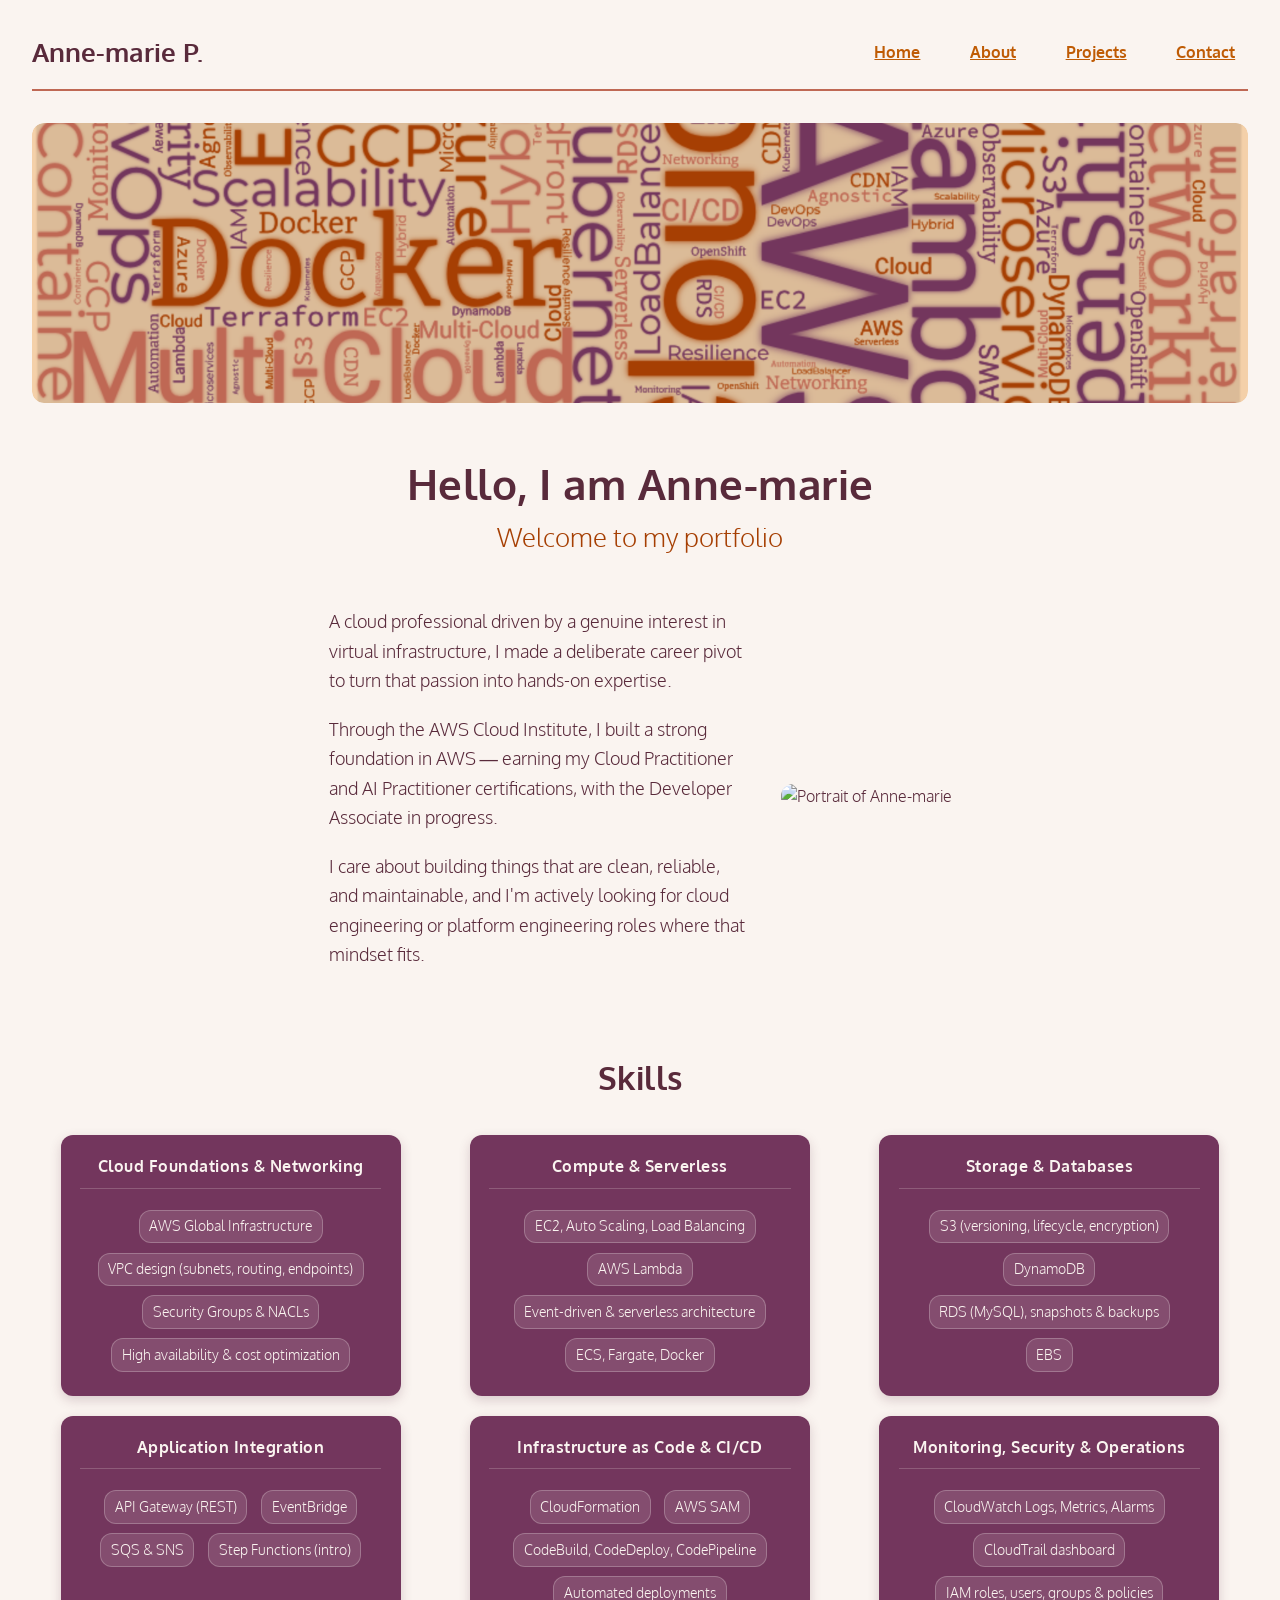
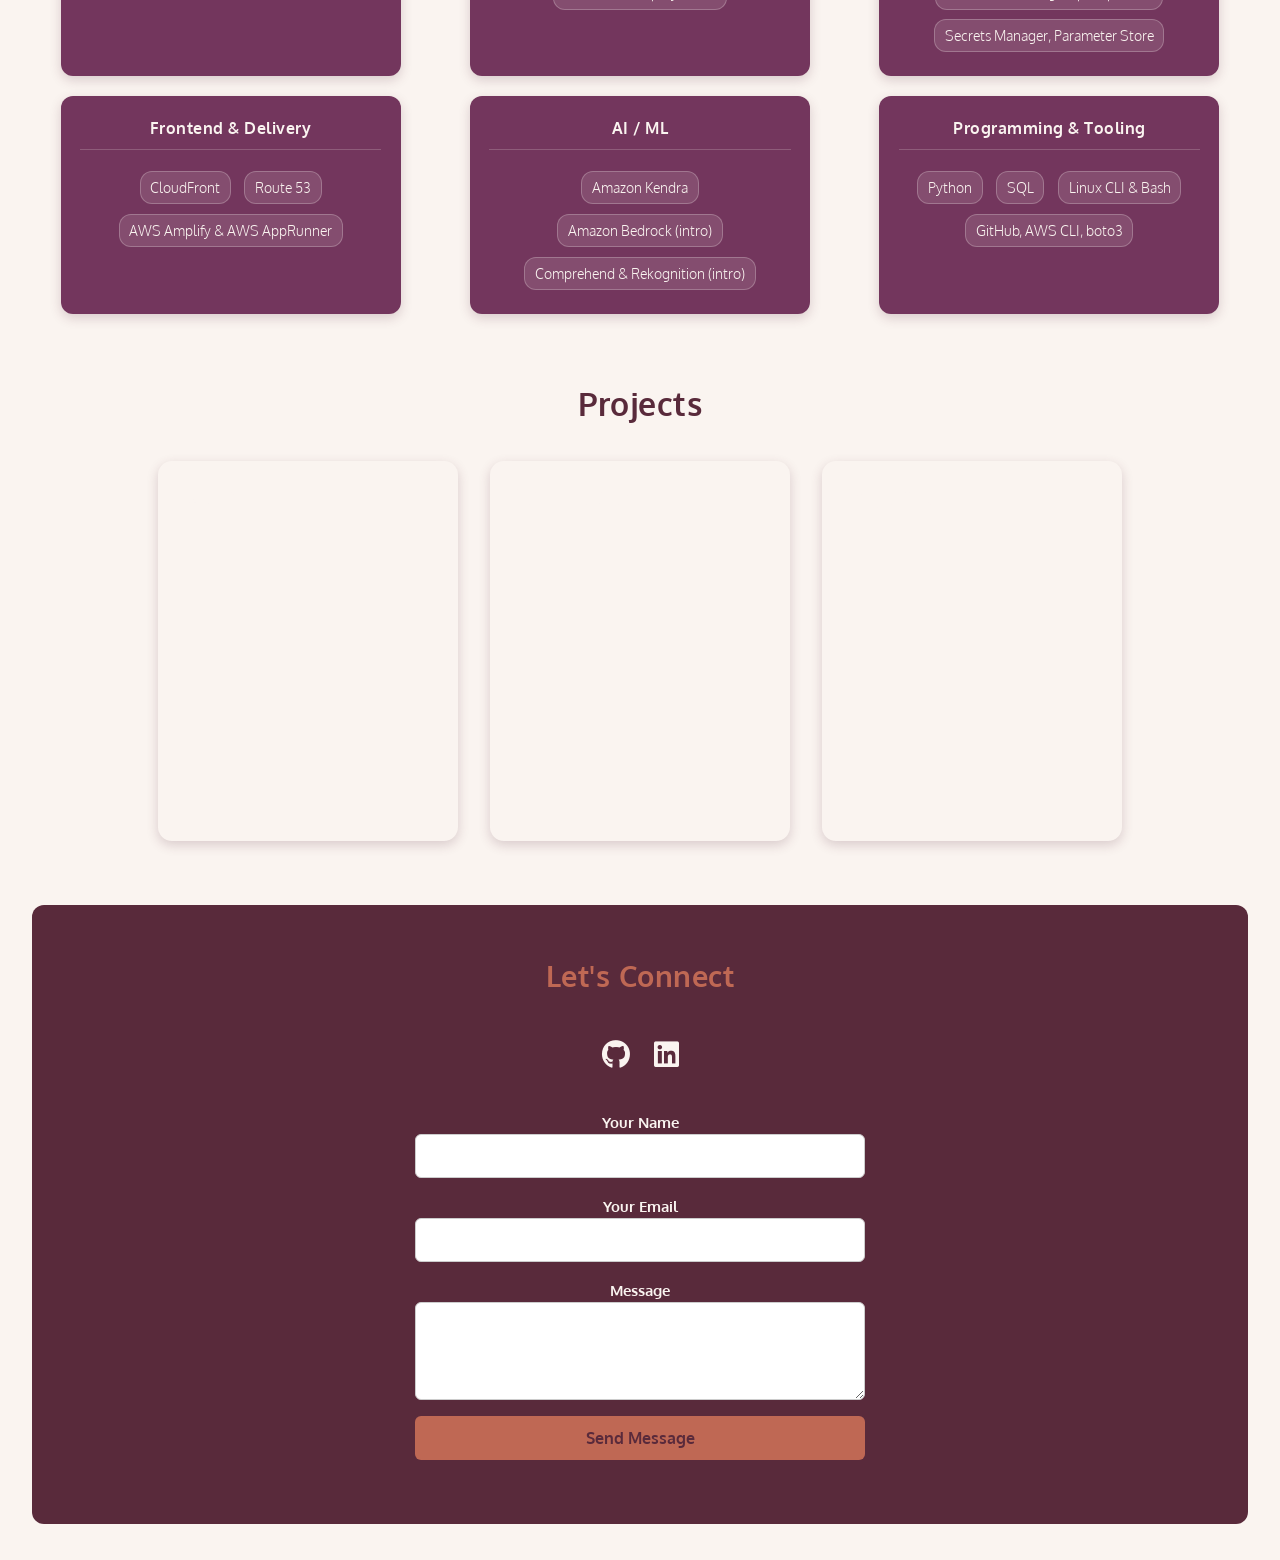
==== index.html @ 4c3db487 "update index.html and pic size" ====
<!DOCTYPE html>
<html lang="en">
<head>
    <meta charset="UTF-8">
    <meta name="viewport" content="width=device-width, initial-scale=1.0">
    <title>Anne-marie Portfolio</title>

    <!-- Google Fonts -->
    <link href="https://fonts.googleapis.com/css2?family=Oxygen:wght@300;400;700&display=swap" rel="stylesheet">

    <!-- Font Awesome Icons -->
    <link rel="stylesheet" href="https://cdnjs.cloudflare.com/ajax/libs/font-awesome/6.5.0/css/all.min.css">

    <!-- Stylesheet -->
    <link rel="stylesheet" href="assets/css/style.css">
</head>

<body>

    <!-- Navigation -->
    <header>
        <nav class="main-nav">
            <div class="nav-left">Anne-marie P.</div>

            <div class="nav-links">
                <a href="#home">Home</a>
                <a href="#about">About</a>
                <a href="#projects">Projects</a>
                <a href="#contact">Contact</a>
            </div>
        </nav>
        <div class="nav-separator"></div>
    </header>

    <!-- AWS Word Cloud Banner -->
    <section class="aws-banner">
        <div class="banner-img-wrap">
            <img src="assets/pics/wordcloud_banner.jpg" alt="Cloud computing word cloud" class="banner-img">
        </div>
    </section>

    <!-- Portfolio Title -->
    <section id="home" class="portfolio-title">
        <h1>Hello, I am Anne-marie</h1>
        <p class="subtitle">Welcome to my portfolio</p>
    </section>

    <!-- Bio + Portrait -->
    <section id="about" class="bio-section fade-in">
        <div class="bio-card">
            <p class="dropcap">
               A cloud professional driven by a genuine interest in virtual infrastructure, I made a deliberate career pivot to turn that passion into hands-on expertise.
            </p>

            <p>
                Through the AWS Cloud Institute, I built a strong foundation in AWS — earning my Cloud Practitioner and AI Practitioner certifications, with the Developer Associate in progress.
            </p>

            <p>
                I care about building things that are clean, reliable, and maintainable, and I'm actively looking for cloud engineering or platform engineering roles where that mindset fits.
            </p>
        </div>

        <div class="bio-photo">
            <img src="assets/pics/visage_portfolio.jpg" alt="Portrait of Anne-marie">
        </div>
    </section>

    <!-- Skills Section -->
    <section class="skills-section">
        <h2>Skills</h2>

        <div class="skills-grid">

            <div class="skill-block">
                <h3>Cloud Foundations &amp; Networking</h3>
                <ul>
                    <li>AWS Global Infrastructure</li>
                    <li>VPC design (subnets, routing, endpoints)</li>
                    <li>Security Groups &amp; NACLs</li>
                    <li>High availability &amp; cost optimization</li>
                </ul>
            </div>

            <div class="skill-block">
                <h3>Compute &amp; Serverless</h3>
                <ul>
                    <li>EC2, Auto Scaling, Load Balancing</li>
                    <li>AWS Lambda</li>
                    <li>Event-driven &amp; serverless architecture</li>
                    <li>ECS, Fargate, Docker</li>
                </ul>
            </div>

            <div class="skill-block">
                <h3>Storage &amp; Databases</h3>
                <ul>
                    <li>S3 (versioning, lifecycle, encryption)</li>
                    <li>DynamoDB</li>
                    <li>RDS (MySQL), snapshots &amp; backups</li>
                    <li>EBS</li>
                </ul>
            </div>

            <div class="skill-block">
                <h3>Application Integration</h3>
                <ul>
                    <li>API Gateway (REST)</li>
                    <li>EventBridge</li>
                    <li>SQS &amp; SNS</li>
                    <li>Step Functions (intro)</li>
                </ul>
            </div>

            <div class="skill-block">
                <h3>Infrastructure as Code &amp; CI/CD</h3>
                <ul>
                    <li>CloudFormation</li>
                    <li>AWS SAM</li>
                    <li>CodeBuild, CodeDeploy, CodePipeline</li>
                    <li>Automated deployments</li>
                </ul>
            </div>

            <div class="skill-block">
                <h3>Monitoring, Security &amp; Operations</h3>
                <ul>
                    <li>CloudWatch Logs, Metrics, Alarms</li>
                    <li>CloudTrail dashboard</li>
                    <li>IAM roles, users, groups &amp; policies</li>
                    <li>Secrets Manager, Parameter Store</li>
                </ul>
            </div>

            <div class="skill-block">
                <h3>Frontend &amp; Delivery</h3>
                <ul>
                    <li>CloudFront</li>
                    <li>Route 53</li>
                    <li>AWS Amplify &amp; AWS AppRunner</li>
                </ul>
            </div>

            <div class="skill-block">
                <h3>AI / ML</h3>
                <ul>
                    <li>Amazon Kendra</li>
                    <li>Amazon Bedrock (intro)</li>
                    <li>Comprehend &amp; Rekognition (intro)</li>
                </ul>
            </div>

            <div class="skill-block">
                <h3>Programming &amp; Tooling</h3>
                <ul>
                    <li>Python</li>
                    <li>SQL</li>
                    <li>Linux CLI &amp; Bash</li>
                    <li>GitHub, AWS CLI, boto3</li>
                </ul>
            </div>

        </div>

    </section>

    <!-- Projects Section -->
    <section id="projects" class="projects-section">
        <h2>Projects</h2>

        <div class="projects-container">

            <div class="project-card salon-card">
                <div class="card-overlay">
                    <h3>Salon</h3>
                </div>
            </div>

            <div class="project-card shelter-card">
                <div class="card-overlay">
                    <h3>Pet Shelter</h3>
                </div>
            </div>

            <div class="project-card placeholder-card">
                <div class="card-overlay">
                    <h3>Project 3</h3>
                </div>
            </div>

        </div>
    </section>

<!-- Footer -->
<footer id="contact" class="footer">
    <h2 class="footer-title">Let's Connect</h2>

    <div class="footer-icons">
        <!-- <a href="mailto:marouche1@gmail.com"><i class="fa-solid fa-envelope"></i></a>  -->
        <a href="https://github.com/Anne-marieTeteDansLesNuages" target="_blank"><i class="fa-brands fa-github"></i></a>
        <a href="https://www.linkedin.com/in/annemarieplanken" target="_blank"><i class="fa-brands fa-linkedin"></i></a>
    </div>

    <form action="https://formspree.io/f/xldqjdez" method="POST" class="contact-form">
        <label>
            Your Name
            <input type="text" name="name" required>
        </label>

        <label>
            Your Email
            <input type="email" name="email" required>
        </label>

        <label>
            Message
            <textarea name="message" rows="4" required></textarea>
        </label>

        <input type="hidden" name="_redirect" value="https://anne-marietetedanslesnuages.github.io/portfolio-workspace/thank-you.html">
        <button type="submit" class="contact-btn">Send Message</button>
        <p id="contact-status" class="contact-status"></p>

    </form>
</footer>

</body>
</html>
---- assets/css/style.css ----
/* ------------------------------
   Base Reset
------------------------------ */
* {
  margin: 0;
  padding: 0;
  box-sizing: border-box;
}

/* ------------------------------
   Global Styles (Cacao Theme — Lora + Oxygen)
------------------------------ */
html {
  font-size: 16px;
  scroll-behavior: smooth;
}

body {
  font-family: "Oxygen", sans-serif;
  font-weight: 300;
  line-height: 1.6;
  color: #592A3B;
  background-color: #FAF4F0;
  padding: 2rem;
}

/* ------------------------------
   Typography
------------------------------ */
h1, h2, h3 {
  font-family: "Oxygen", sans-serif;
  font-weight: 700;
  color: #592A3B;
  letter-spacing: 0.5px;
}

h1 { font-size: 2.6rem; }
h2 { font-size: 2rem; }
h3 { font-size: 1.45rem; }

/* ------------------------------
   Navigation
------------------------------ */
.main-nav {
  display: flex;
  justify-content: space-between;
  align-items: center;
}

.nav-left {
  font-family: "Oxygen", sans-serif;
  font-size: 1.6rem;
  font-weight: 700;
  color: #592A3B;
}

.nav-links {
  display: flex;
  gap: 1.5rem;
}

.nav-links a {
  padding: 0.4rem 0.8rem;
  border-radius: 6px;
  transition: all 0.25s ease;
  color: #BF5B04;
  font-weight: 700;
}

.nav-links a:hover {
  background: rgba(191, 91, 4, 0.15);
  box-shadow: 0 4px 10px rgba(89, 42, 59, 0.2);
  transform: translateY(-2px);
  color: #592A3B;
}

.nav-separator {
  width: 100%;
  height: 2px;
  background: #BF6854;
  margin: 1rem 0 2rem 0;
}

/* ------------------------------
   AWS Word Cloud Banner
------------------------------ */
.aws-banner {
  width: 100%;
  border-radius: 12px;
  margin-bottom: 3rem;
  overflow: hidden;
}

.banner-img-wrap {
  width: 100%;
  line-height: 0;
}

.banner-img {
  width: 100%;
  max-height: 280px ;
  object-fit: cover;
  display: block;
  border-radius: 12px;
}

/* ------------------------------
   Portfolio Title
------------------------------ */
.portfolio-title {
  text-align: center;
  margin-bottom: 3rem;
}

.subtitle {
  font-size: 1.6rem;
  color: #A63F03;
}

/* ------------------------------
   Fade-in Animation
------------------------------ */
.fade-in {
  opacity: 0;
  transform: translateY(6px);
  animation: fadeInUp 0.6s ease-out forwards;
}

@keyframes fadeInUp {
  to {
    opacity: 1;
    transform: translateY(0);
  }
}

/* ------------------------------
   Bio Section
------------------------------ */
.bio-section {
  display: flex;
  justify-content: center;
  gap: 2rem;
  align-items: center;
  margin-bottom: 4rem;
}

.bio-card p {
  margin-bottom: 1.2rem;
  font-size: 1.15rem;
}

.bio-card {
  max-width: 420px;
  text-align: left;
}

.bio-photo img {
  width: 300px;
  height: 420px;
  object-fit: cover;
  border-radius: 12px;
  object-position: center 15%;
}

/* ------------------------------
   Skills Section
------------------------------ */
.skills-section {
  margin-bottom: 4rem;
  text-align: center;
}

.skills-grid {
  display: grid;
  grid-template-columns: repeat(3, 1fr);
  column-gap: 0.75rem;
  row-gap: 1.25rem;
  margin-top: 2rem;
  justify-items: center;
}

.skill-block {
  max-width: 340px;
  width: 100%;
  padding: 1.2rem;
  display: flex;
  flex-direction: column;
  justify-content: flex-start;
  background: #73365D;
  border-radius: 12px;
  box-shadow: 0 4px 12px rgba(89, 42, 59, 0.2);
}

.skill-block h3 {
  color: #FAF4F0;
  font-size: 1rem;
  margin-bottom: 1rem;
  padding-bottom: 0.5rem;
  border-bottom: 1px solid rgba(250, 244, 240, 0.2);
}

.skill-block ul {
  list-style: none;
  padding-left: 0;
}

.skill-block li {
  display: inline-block;
  background: rgba(250, 244, 240, 0.12);
  border: 1px solid rgba(250, 244, 240, 0.25);
  padding: 0.3rem 0.6rem;
  margin: 0.3rem;
  border-radius: 12px;
  color: #FAF4F0;
  font-size: 0.85rem;
  white-space: nowrap;
}

/* ------------------------------
   Projects Section
------------------------------ */
.projects-section {
  margin-bottom: 4rem;
  text-align: center;
}

.projects-container {
  display: flex;
  flex-wrap: wrap;
  gap: 2rem;
  justify-content: center;
  margin-top: 2rem;
}

.project-card {
  width: 300px;
  height: 380px;
  border-radius: 14px;
  overflow: hidden;
  position: relative;
  background-size: cover;
  background-position: center;
  box-shadow: 0 4px 12px rgba(89, 42, 59, 0.2);
  transition: transform 0.3s ease, box-shadow 0.3s ease;
}

.project-card:hover {
  transform: translateY(-6px);
  box-shadow: 0 8px 20px rgba(89, 42, 59, 0.35);
}

.card-overlay {
  position: absolute;
  inset: 0;
  background: rgba(255, 255, 255, 0);
  display: flex;
  align-items: flex-start;
  justify-content: flex-start;
  padding: 1rem;
  transition: background 0.4s ease;
}

.card-overlay h3 {
  color: #FAF4F0;
  transition: all 0.4s ease;
}

.project-card:hover .card-overlay {
  background: #73365D;
  align-items: center;
  justify-content: center;
}

.project-card:hover .card-overlay h3 {
  color: #FAF4F0;
  font-size: 1.8rem;
}

/* Card Images */
.salon-card {
  background-image: url("../pics/braided_hair.jpg");
}

.shelter-card {
  background-image: url("../pics/cat_window.jpg");
}

.placeholder-card {
  background-image: url("../images/project-placeholder.jpg");
}

/* ------------------------------
   Footer
------------------------------ */
.footer {
  background: #592A3B;
  color: #FAF4F0;
  padding: 3rem 1rem;
  text-align: center;
  border-radius: 12px;

  display: flex;
  flex-direction: column;
  align-items: center;
}

.footer-title {
  font-size: 1.8rem;
  margin-bottom: 1rem;
  color: #BF6854;
}

.footer-icons {
  display: flex;
  justify-content: center;
  gap: 1.5rem;
  margin-top: 1rem;
}

.footer-icons a {
  color: #FAF4F0;
  font-size: 1.8rem;
  transition: color 0.3s ease;
}

.footer-icons a:hover {
  color: #BF6854;
}

/* Contact Form Layout */
.contact-form {
  margin-top: 2rem;
  max-width: 450px;
  width: 100%;
  display: flex;
  flex-direction: column;
  gap: 1rem;
  font-family: "Oxygen", sans-serif;
}

/* Labels */
.contact-form label {
  display: flex;
  flex-direction: column;
  font-weight: 600;
  font-size: 0.95rem;
}

/* Inputs + Textarea */
.contact-form input,
.contact-form textarea {
  padding: 0.75rem;
  border: 1px solid #ccc;
  border-radius: 6px;
  font-size: 1rem;
}

/* Submit Button */
.contact-btn {
  padding: 0.75rem 1rem;
  background: #BF6854;
  color: #592A3B;
  border: none;
  border-radius: 6px;
  font-size: 1rem;
  font-family: "Oxygen", sans-serif;
  cursor: pointer;
  font-weight: 700;
  transition: background 0.3s ease,
              color 0.3s ease,
              box-shadow 0.3s ease,
              transform 0.2s ease;
}

.contact-btn:hover {
  background: #F7D3A0;
  color: #592A3B;
  box-shadow: 0 4px 10px rgba(89, 42, 59, 0.25);
  transform: translateY(-2px);
}
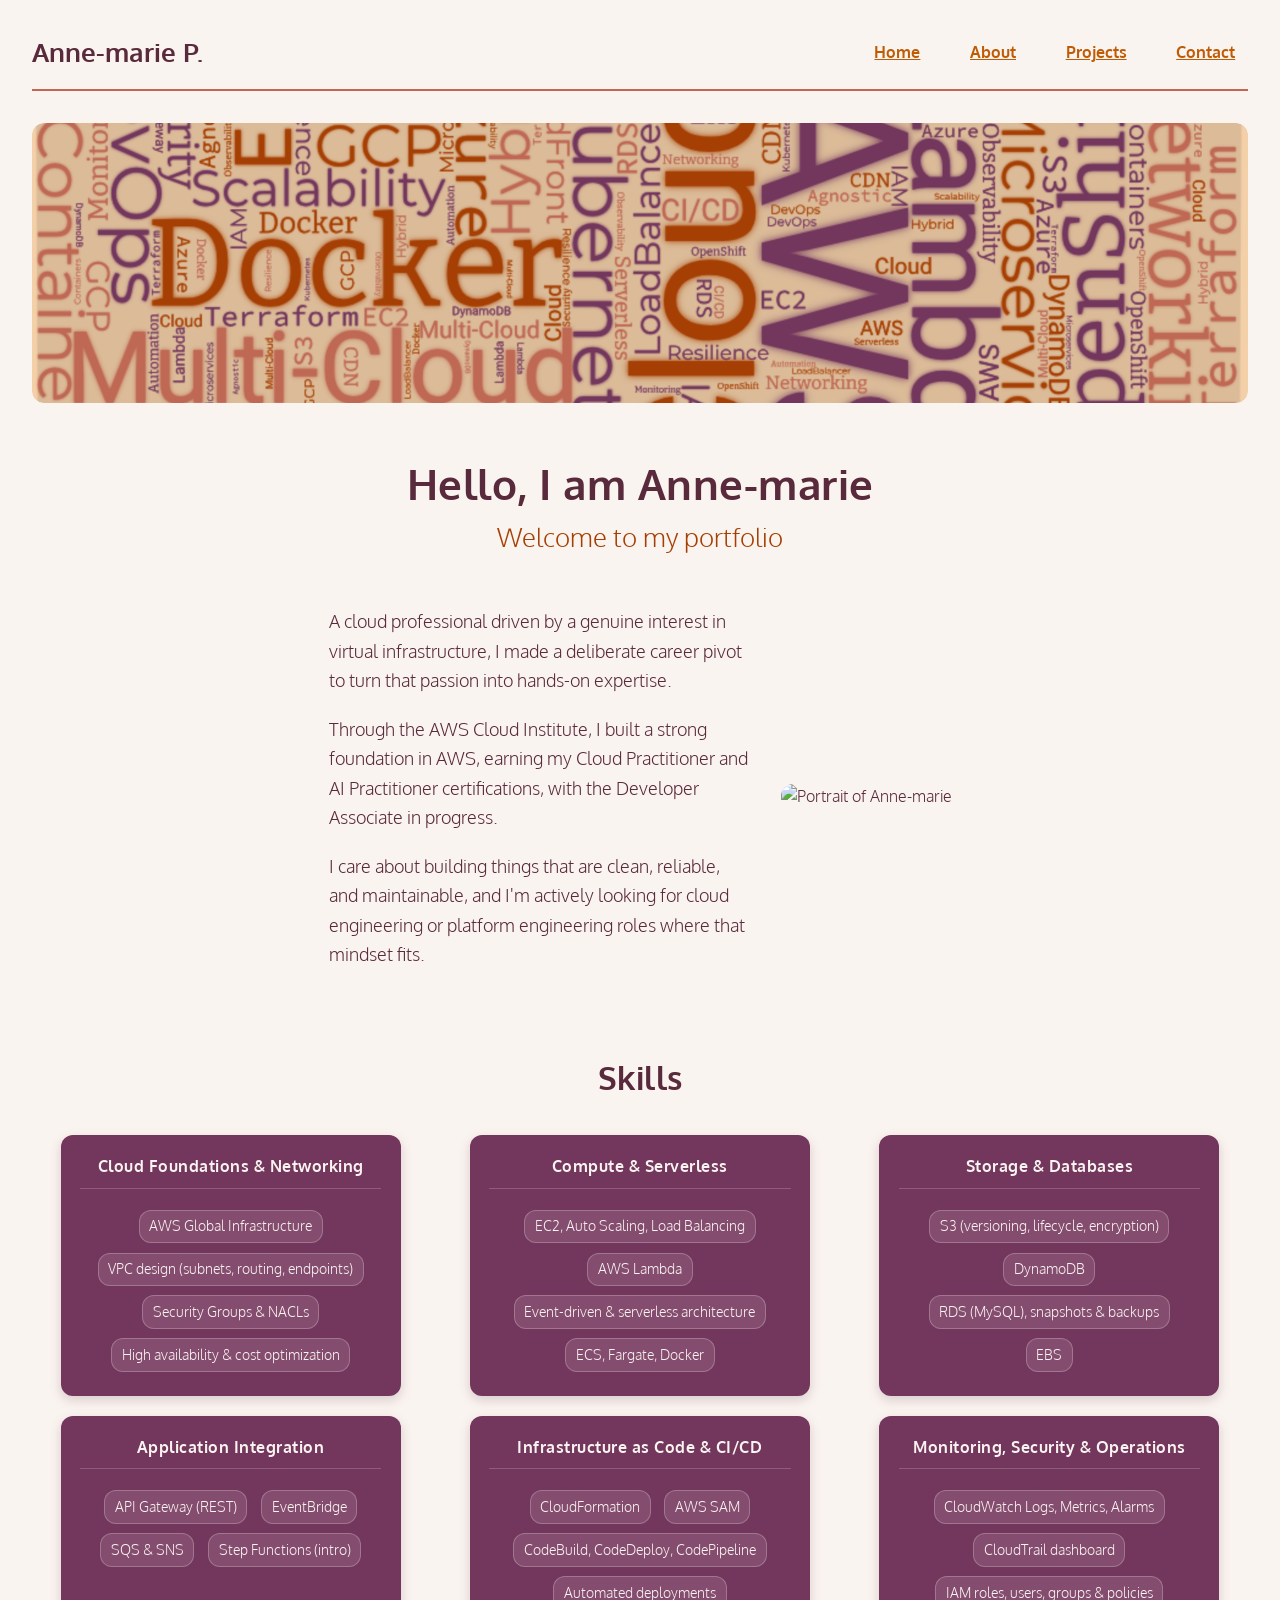
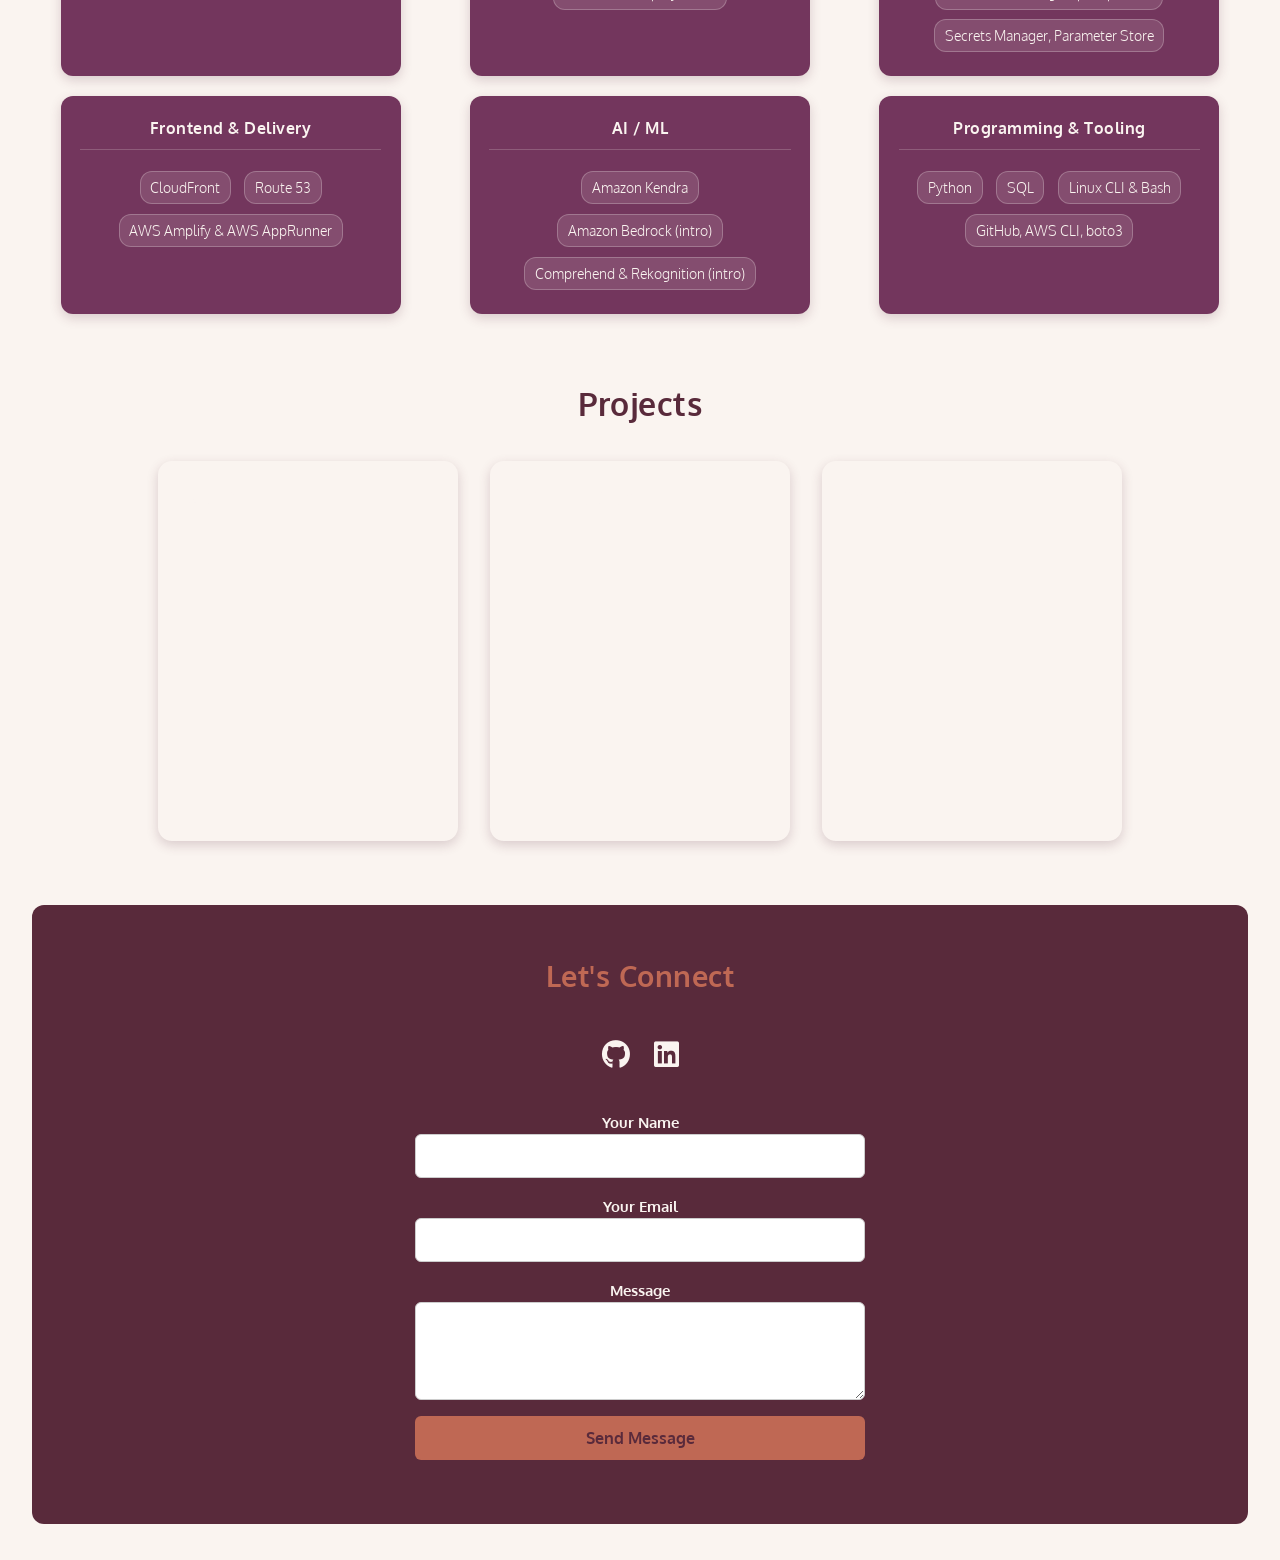
==== commit 5306e4bd: "update of my about text" ====
--- a/index.html
+++ b/index.html
@@ -53,7 +53,7 @@
             </p>
 
             <p>
-                Through the AWS Cloud Institute, I built a strong foundation in AWS — earning my Cloud Practitioner and AI Practitioner certifications, with the Developer Associate in progress.
+                Through the AWS Cloud Institute, I built a strong foundation in AWS, earning my Cloud Practitioner and AI Practitioner certifications, with the Developer Associate in progress.
             </p>
 
             <p>
@@ -170,17 +170,21 @@
 
         <div class="projects-container">
 
-            <div class="project-card salon-card">
-                <div class="card-overlay">
-                    <h3>Salon</h3>
+            <a href="https://jv4bpkktdx.us-west-2.awsapprunner.com/" target="_blank" rel="noopener noreferrer">
+                <div class="project-card salon-card">
+                    <div class="card-overlay">
+                        <h3>Salon</h3>
+                    </div>
                 </div>
-            </div>
-
-            <div class="project-card shelter-card">
-                <div class="card-overlay">
-                    <h3>Pet Shelter</h3>
+            </a>
+
+            <a href="https://main.d2rqqbwuygfulb.amplifyapp.com/" target="_blank" rel="noopener noreferrer">
+                <div class="project-card shelter-card">
+                    <div class="card-overlay">
+                        <h3>Pet Shelter</h3>
+                    </div>
                 </div>
-            </div>
+            </a>
 
             <div class="project-card placeholder-card">
                 <div class="card-overlay">
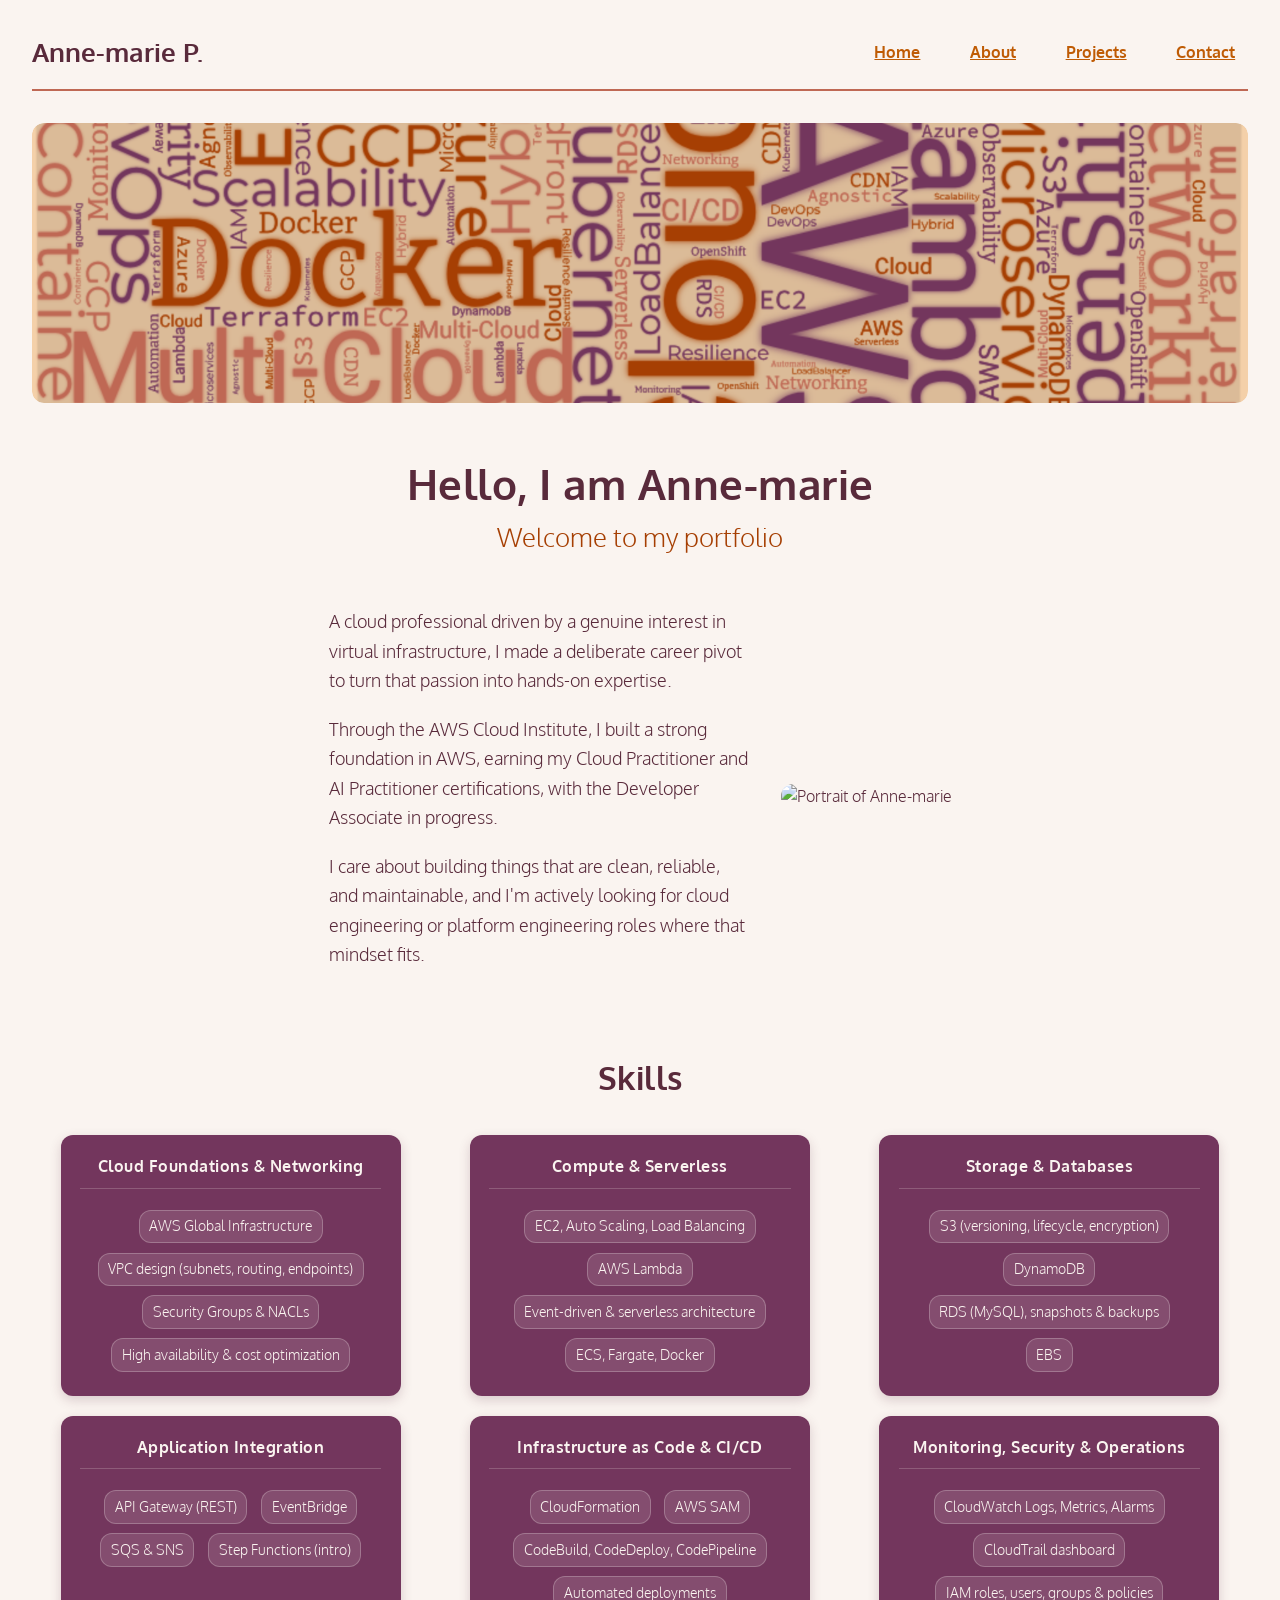
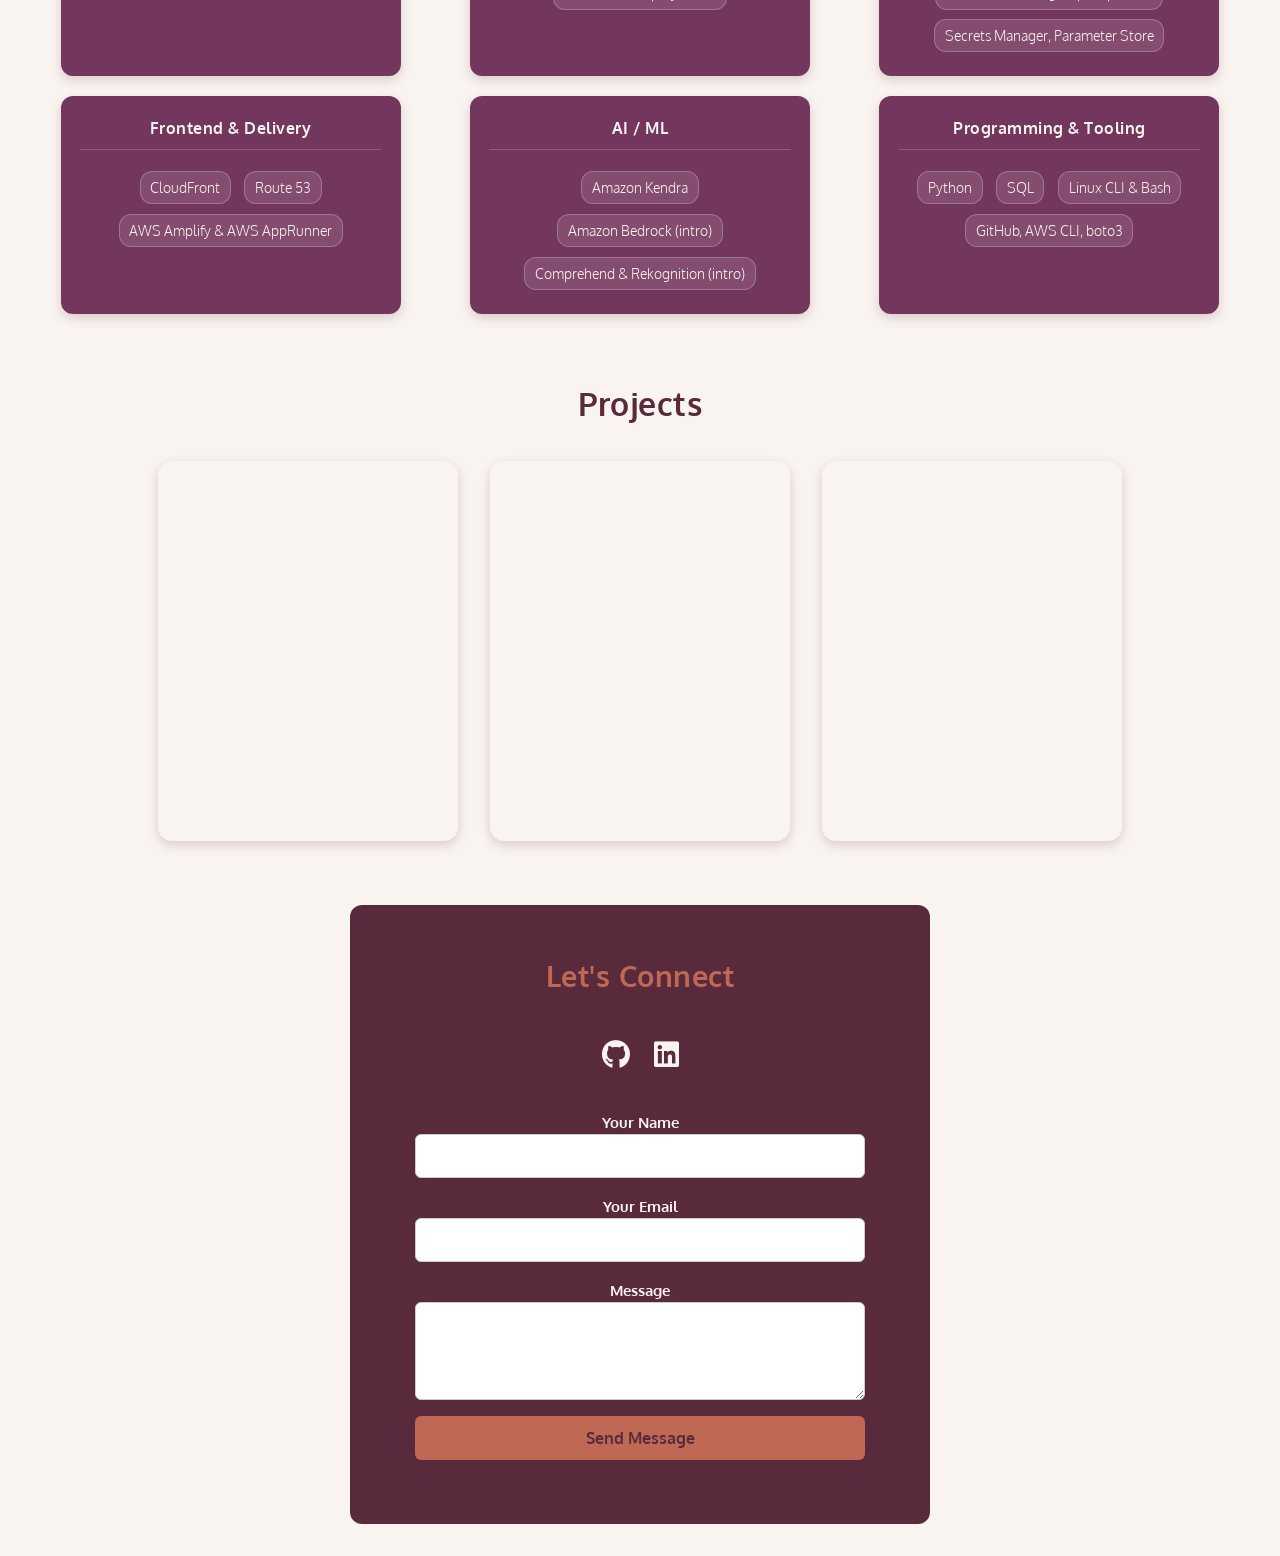
==== commit 57a5c9f3: "Add offline notice to Salon card" ====
--- a/index.html
+++ b/index.html
@@ -174,6 +174,7 @@
                 <div class="project-card salon-card">
                     <div class="card-overlay">
                         <h3>Salon</h3>
+                        <p>🚧 Live demo temporarily offline — backend database is paused to reduce cloud costs</p>
                     </div>
                 </div>
             </a>
--- a/assets/css/style.css
+++ b/assets/css/style.css
@@ -276,6 +276,25 @@
   font-size: 1.8rem;
 }
 
+.card-overlay p {
+  display: none;
+}
+
+.project-card:hover .card-overlay {
+  flex-direction: column;
+  gap: 0.75rem;
+}
+
+.project-card:hover .card-overlay p {
+  display: block;
+  color: #F7D3A0;
+  font-size: 0.85rem;
+  font-family: "Oxygen", sans-serif;
+  font-weight: 300;
+  text-align: center;
+  padding: 0 1rem;
+}
+
 /* Card Images */
 .salon-card {
   background-image: url("../pics/braided_hair.jpg");
@@ -302,6 +321,8 @@
   display: flex;
   flex-direction: column;
   align-items: center;
+  max-width: 580px;
+  margin: 0 auto;
 }
 
 .footer-title {
@@ -353,6 +374,7 @@
   border: 1px solid #ccc;
   border-radius: 6px;
   font-size: 1rem;
+  font-family: "Oxygen", sans-serif;
 }
 
 /* Submit Button */
@@ -379,3 +401,82 @@
   transform: translateY(-2px);
 }
 
+/* ------------------------------
+   Responsive — Tablet (max 768px)
+------------------------------ */
+@media (max-width: 768px) {
+
+  body {
+    padding: 1rem;
+  }
+
+  h1 { font-size: 2rem; }
+  h2 { font-size: 1.6rem; }
+
+  .bio-section {
+    flex-direction: column;
+    align-items: center;
+    text-align: center;
+  }
+
+  .bio-card {
+    max-width: 100%;
+  }
+
+  .bio-photo img {
+    width: 100%;
+    max-width: 340px;
+    height: 420px;
+  }
+
+  .skills-grid {
+    grid-template-columns: repeat(2, 1fr);
+  }
+
+  .projects-container {
+    flex-direction: column;
+    align-items: center;
+  }
+
+  .project-card {
+    width: 100%;
+    max-width: 400px;
+  }
+}
+
+/* ------------------------------
+   Responsive — Mobile (max 480px)
+------------------------------ */
+@media (max-width: 480px) {
+
+  h1 { font-size: 1.6rem; }
+  h2 { font-size: 1.3rem; }
+
+  .nav-left {
+    font-size: 1.2rem;
+  }
+
+  .nav-links {
+    gap: 0.5rem;
+  }
+
+  .nav-links a {
+    padding: 0.3rem 0.5rem;
+    font-size: 0.85rem;
+  }
+
+  .skills-grid {
+    grid-template-columns: 1fr;
+  }
+
+  .bio-photo img {
+    width: 100%;
+    max-width: 280px;
+    height: 360px;
+  }
+
+  .footer {
+    max-width: 100%;
+    padding: 2rem 1rem;
+  }
+}
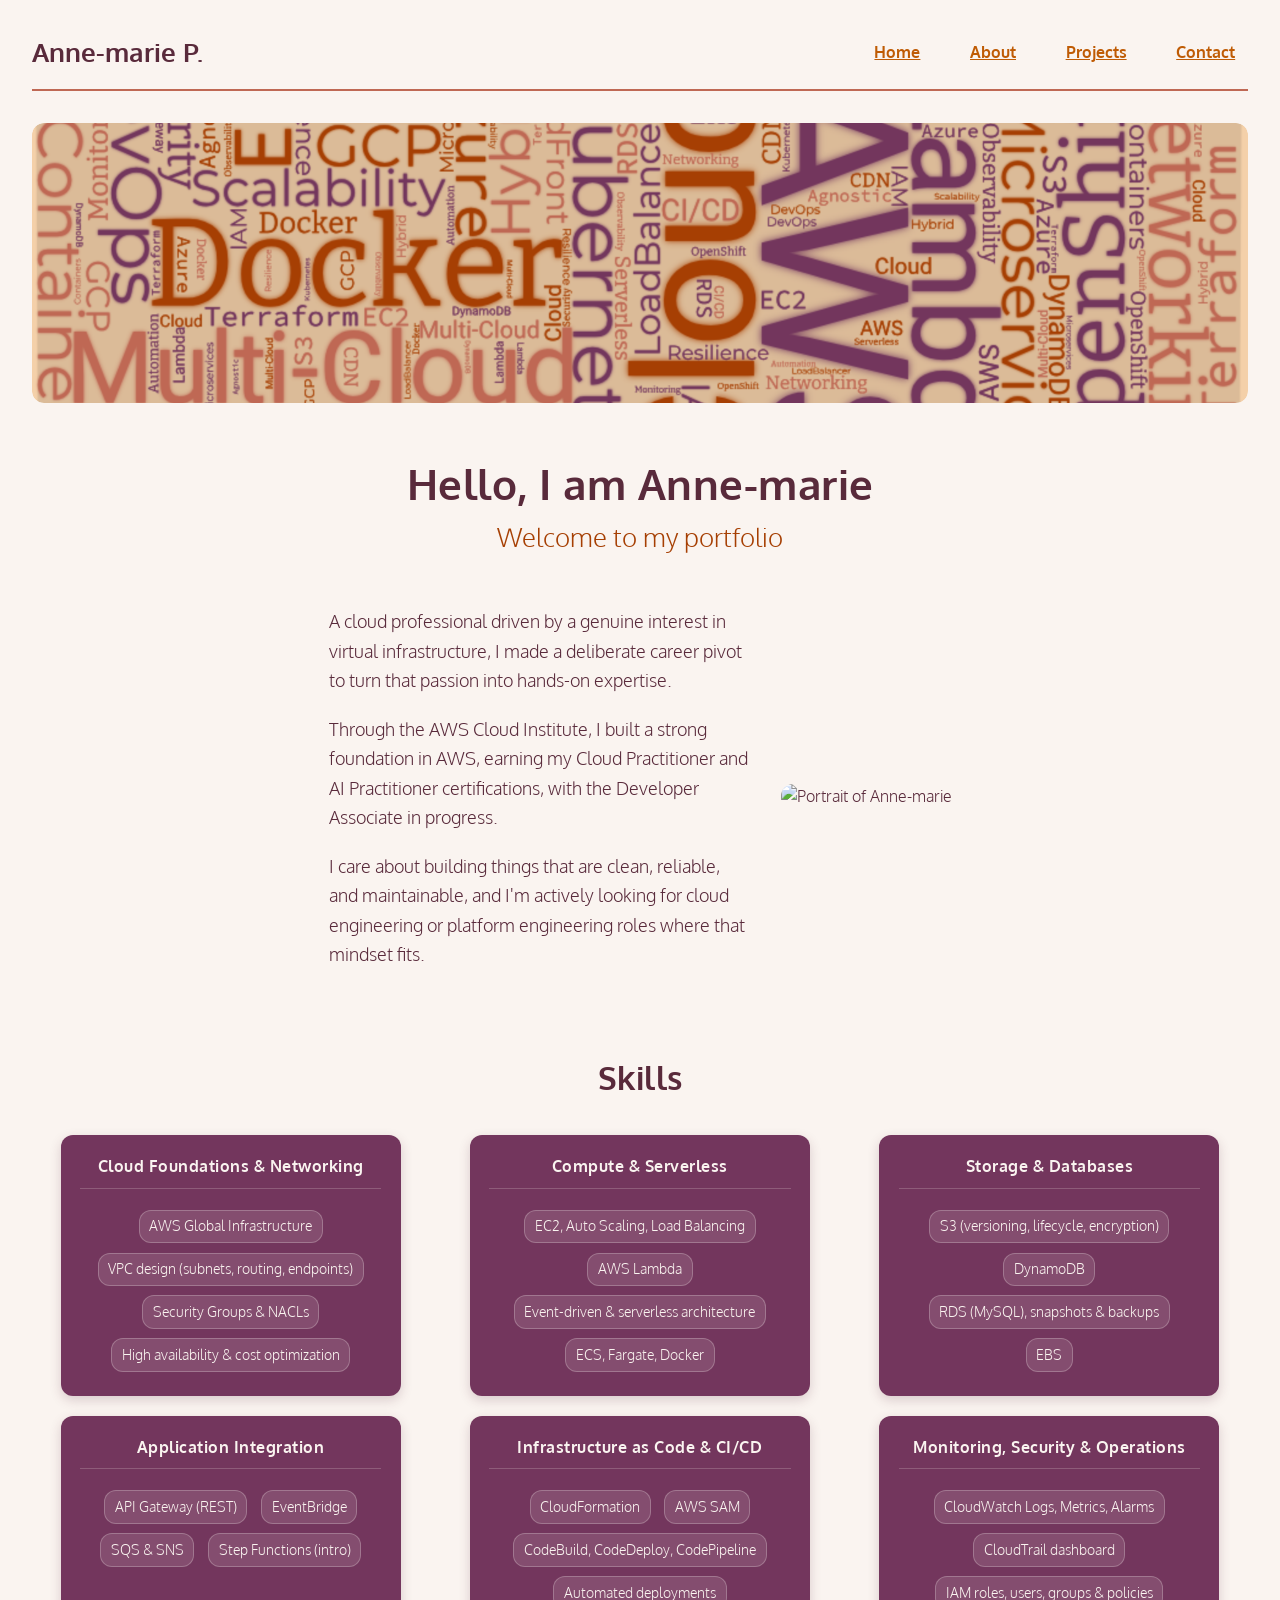
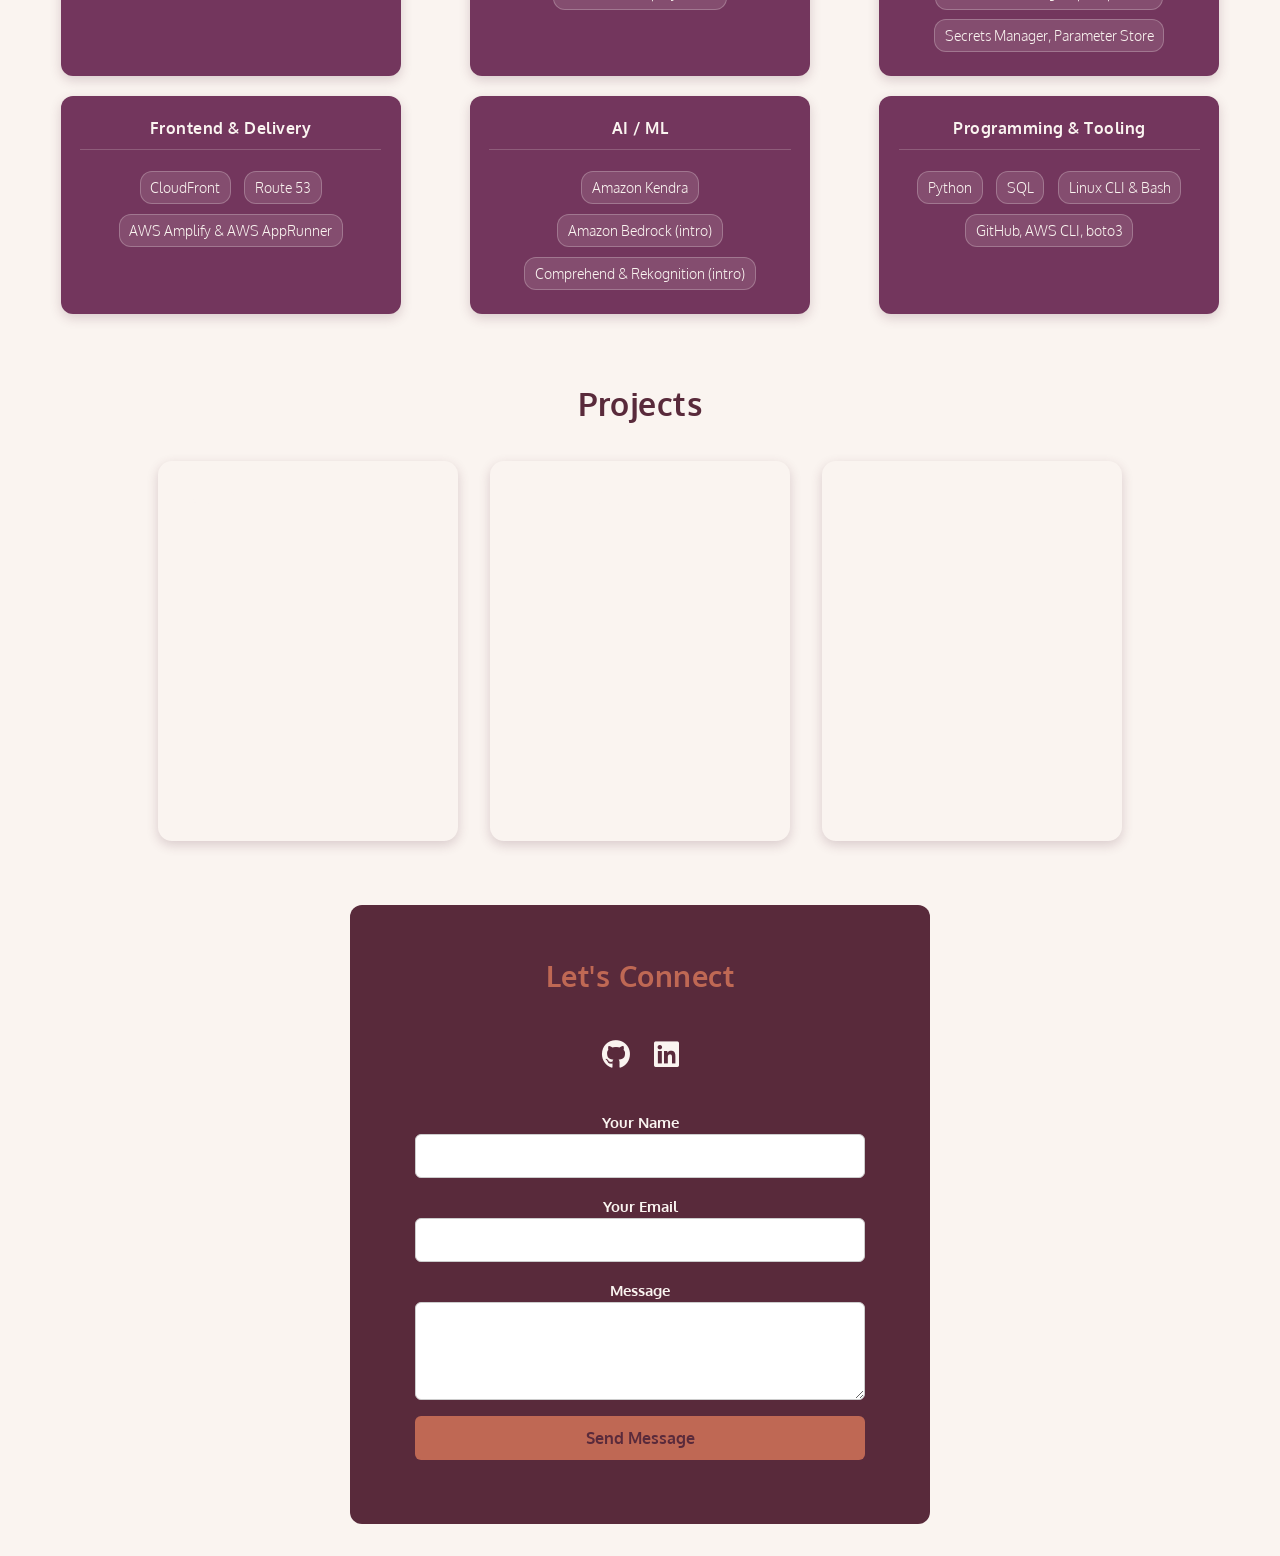
==== commit 288c371f: "commented out Project 3" ====
--- a/index.html
+++ b/index.html
@@ -174,7 +174,7 @@
                 <div class="project-card salon-card">
                     <div class="card-overlay">
                         <h3>Salon</h3>
-                        <p>🚧 Live demo temporarily offline — backend database is paused to reduce cloud costs</p>
+                        <!-- <p>🚧 Live demo temporarily offline — backend database is paused to reduce cloud costs</p> -->
                     </div>
                 </div>
             </a>
@@ -189,7 +189,7 @@
 
             <div class="project-card placeholder-card">
                 <div class="card-overlay">
-                    <h3>Project 3</h3>
+                    <!-- <h3>Project 3</h3> -->
                 </div>
             </div>
 
--- a/assets/css/style.css
+++ b/assets/css/style.css
@@ -287,8 +287,8 @@
 
 .project-card:hover .card-overlay p {
   display: block;
-  color: #F7D3A0;
-  font-size: 0.85rem;
+  color: #FAF4F0;
+  font-size: 0.75rem;
   font-family: "Oxygen", sans-serif;
   font-weight: 300;
   text-align: center;
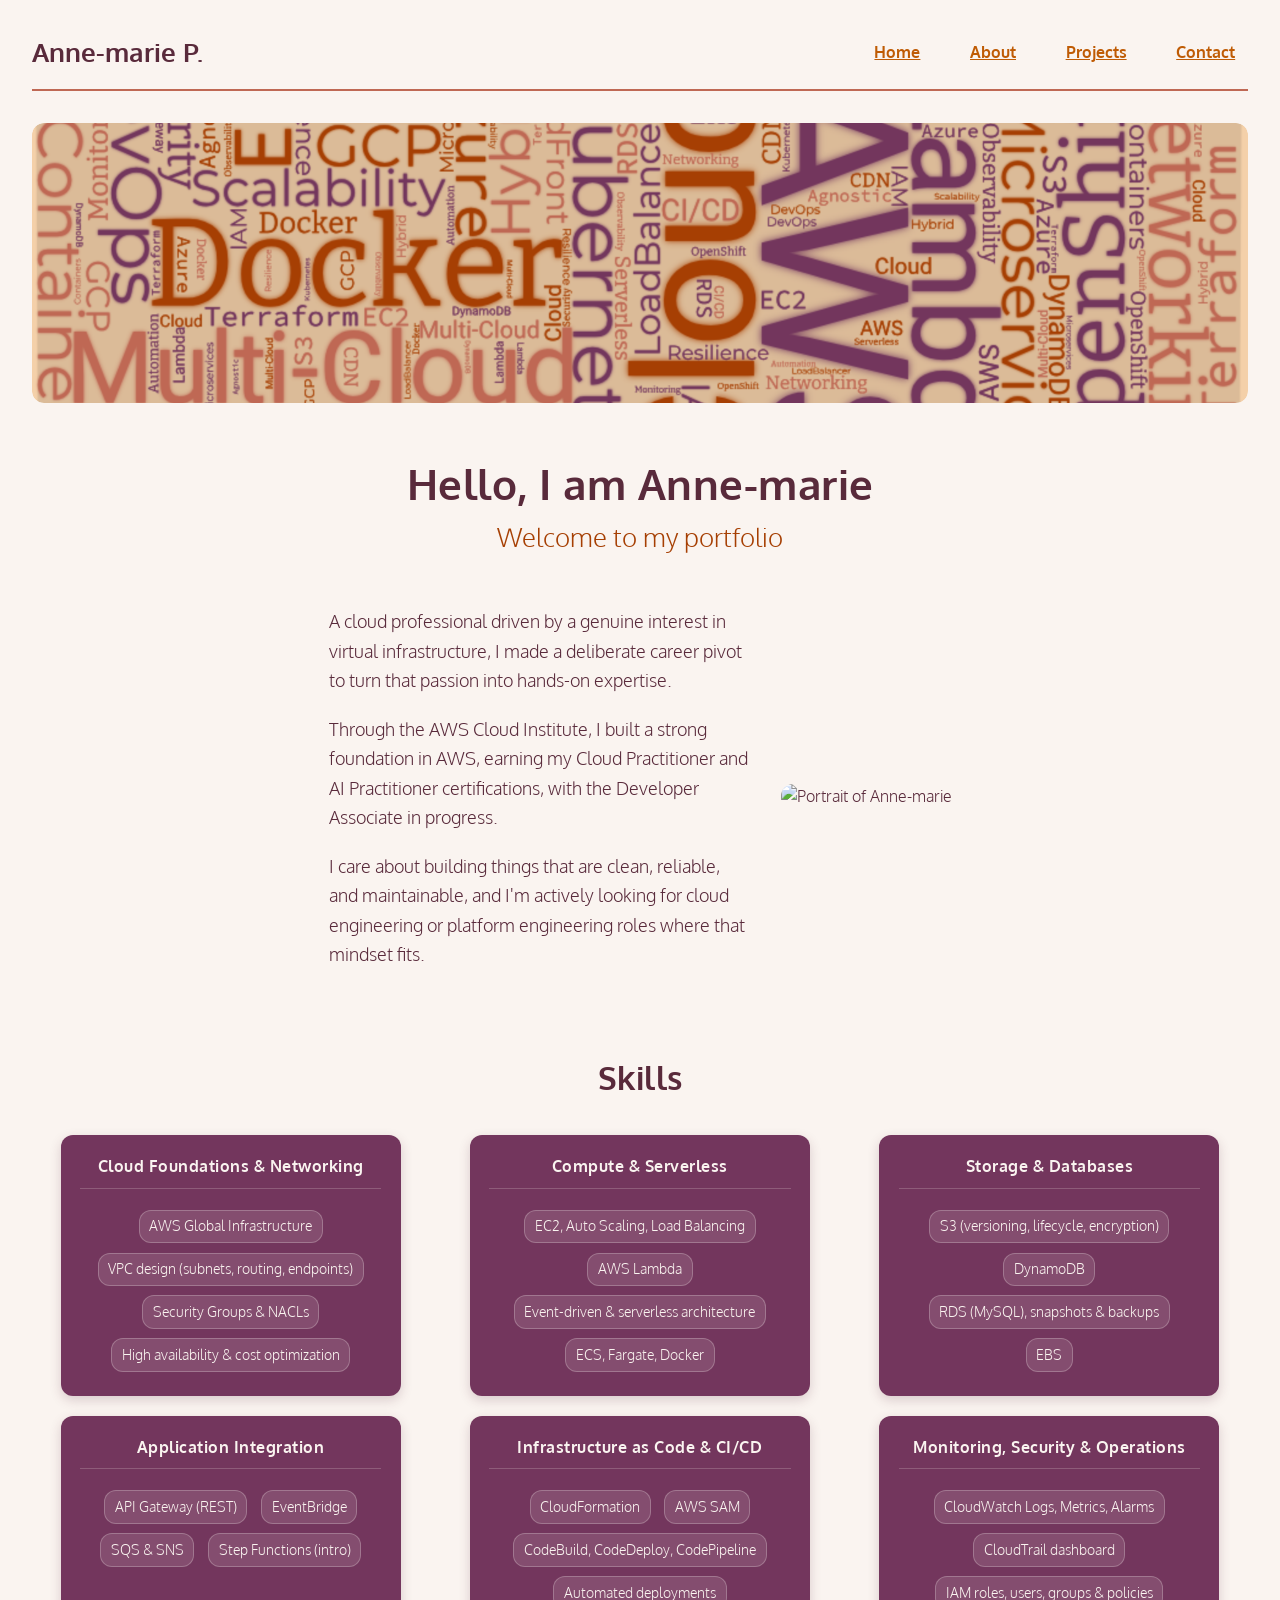
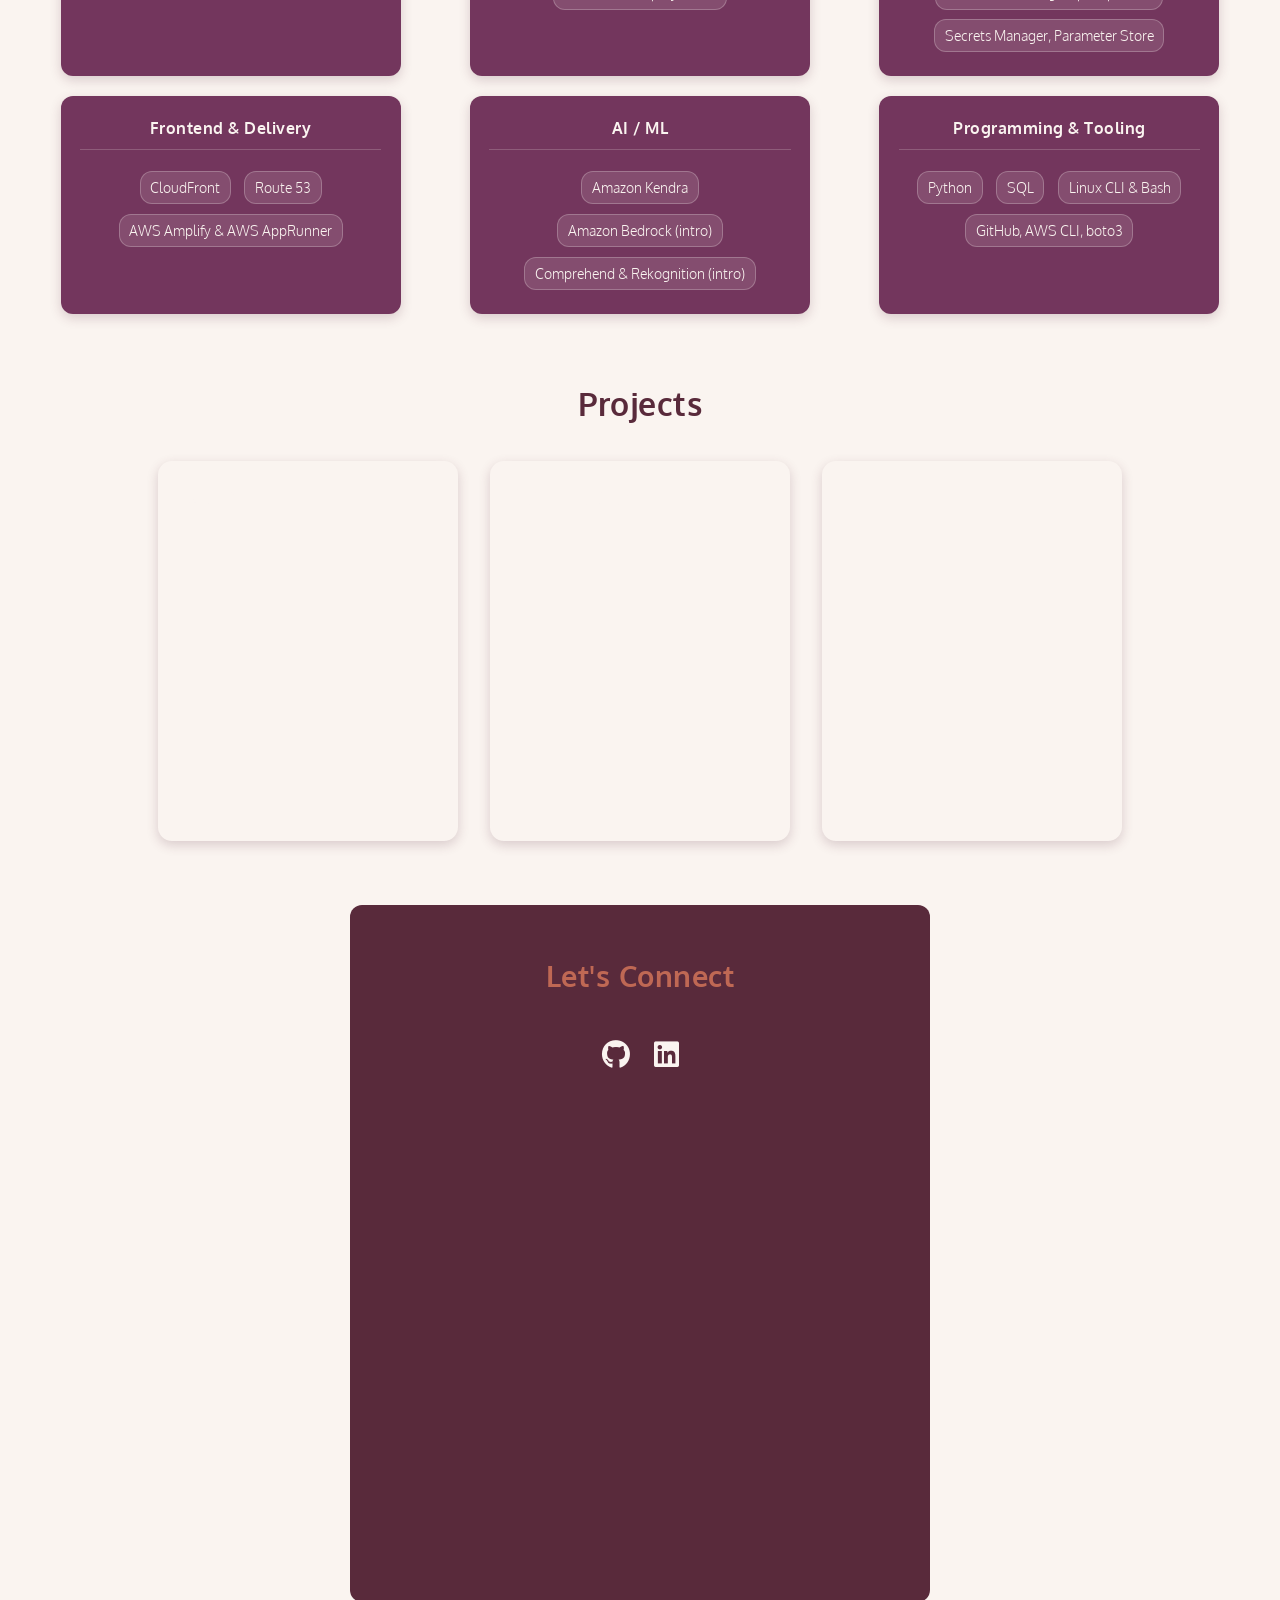
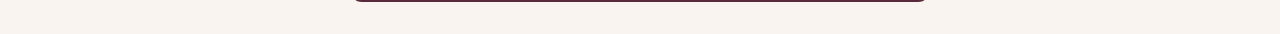
==== commit aae923ff: "Update contact page with Tally form" ====
--- a/index.html
+++ b/index.html
@@ -206,27 +206,18 @@
         <a href="https://www.linkedin.com/in/annemarieplanken" target="_blank"><i class="fa-brands fa-linkedin"></i></a>
     </div>
 
-    <form action="https://formspree.io/f/xldqjdez" method="POST" class="contact-form">
-        <label>
-            Your Name
-            <input type="text" name="name" required>
-        </label>
-
-        <label>
-            Your Email
-            <input type="email" name="email" required>
-        </label>
-
-        <label>
-            Message
-            <textarea name="message" rows="4" required></textarea>
-        </label>
-
-        <input type="hidden" name="_redirect" value="https://anne-marietetedanslesnuages.github.io/portfolio-workspace/thank-you.html">
-        <button type="submit" class="contact-btn">Send Message</button>
-        <p id="contact-status" class="contact-status"></p>
-
-    </form>
+        <iframe
+            data-tally-src="https://tally.so/embed/gbqEQJ?alignLeft=1&hideTitle=1&transparentBackground=1&dynamicHeight=1"
+            loading="lazy"
+            width="100%"
+            height="476"
+            frameborder="0"
+            marginheight="0"
+            marginwidth="0"
+            title="Let's Connect">
+        </iframe>
+
+        <script src="https://tally.so/widgets/embed.js"></script>
 </footer>
 
 </body>
